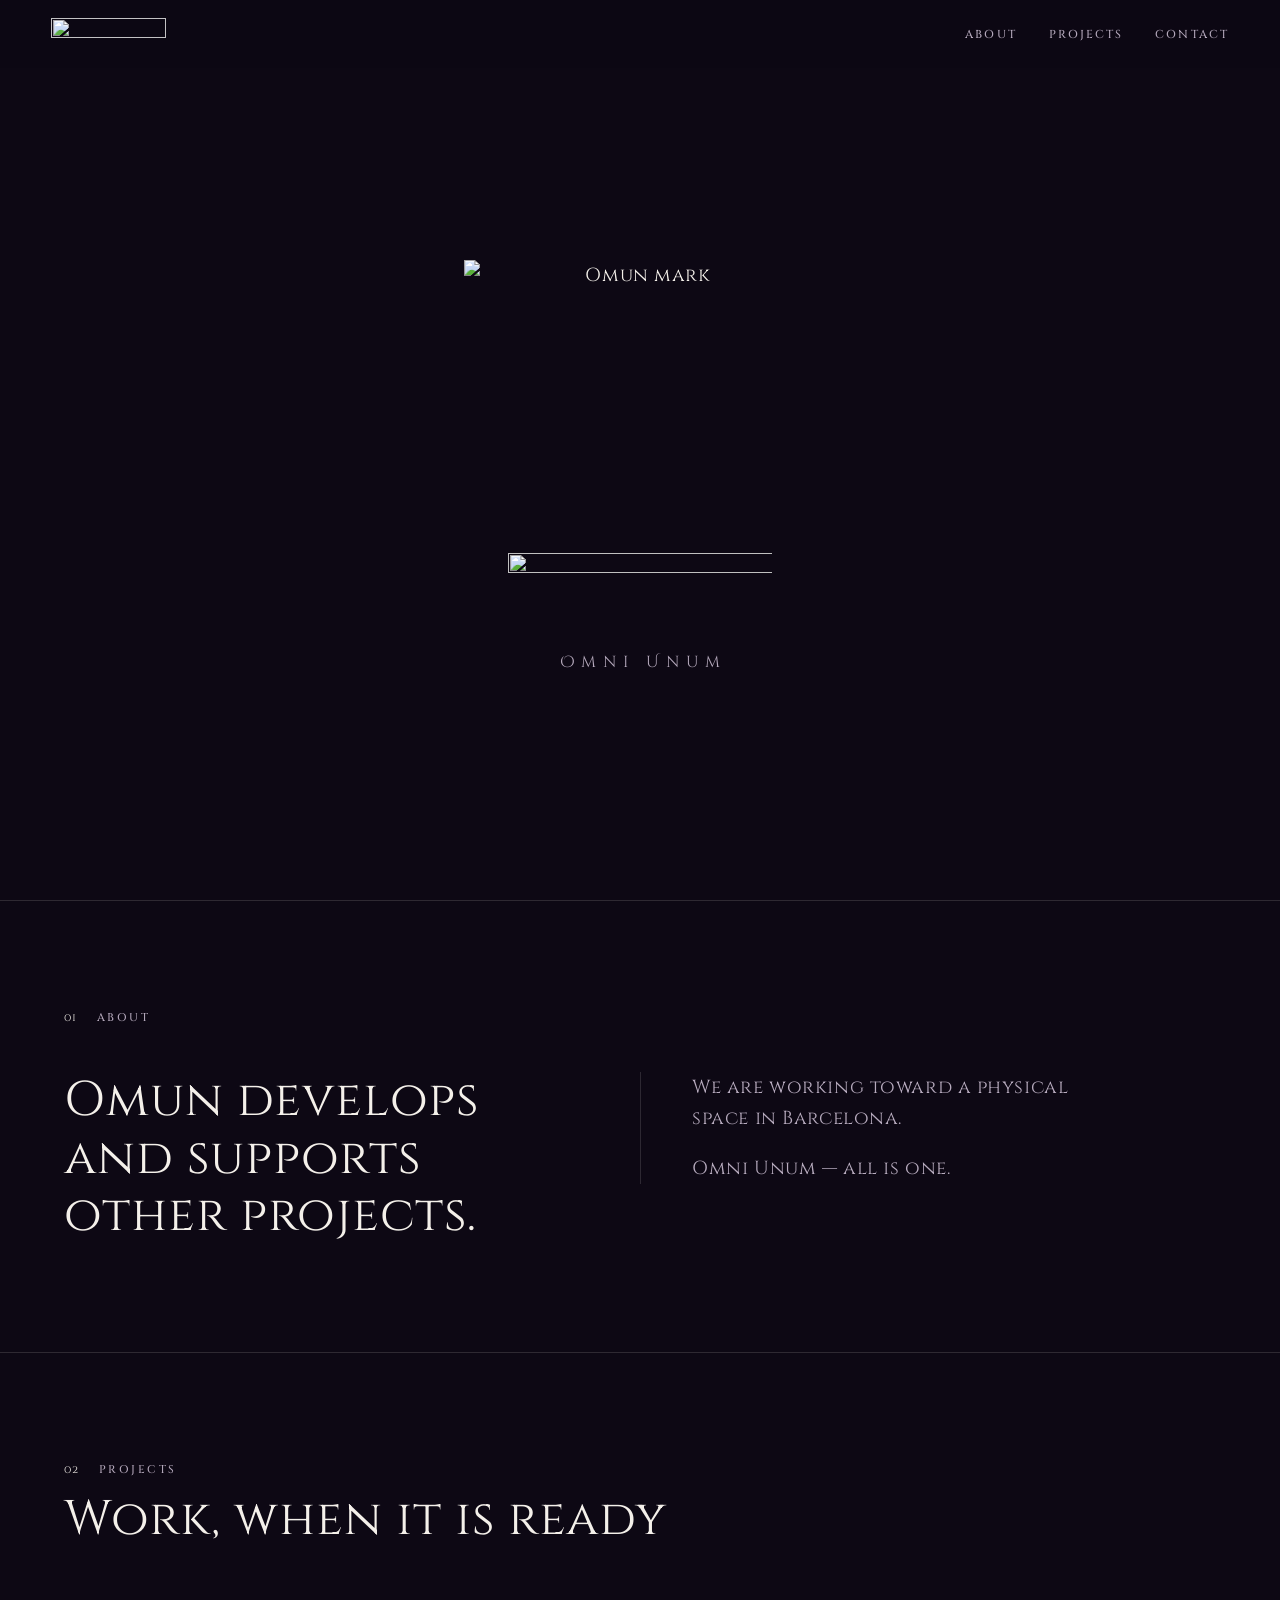
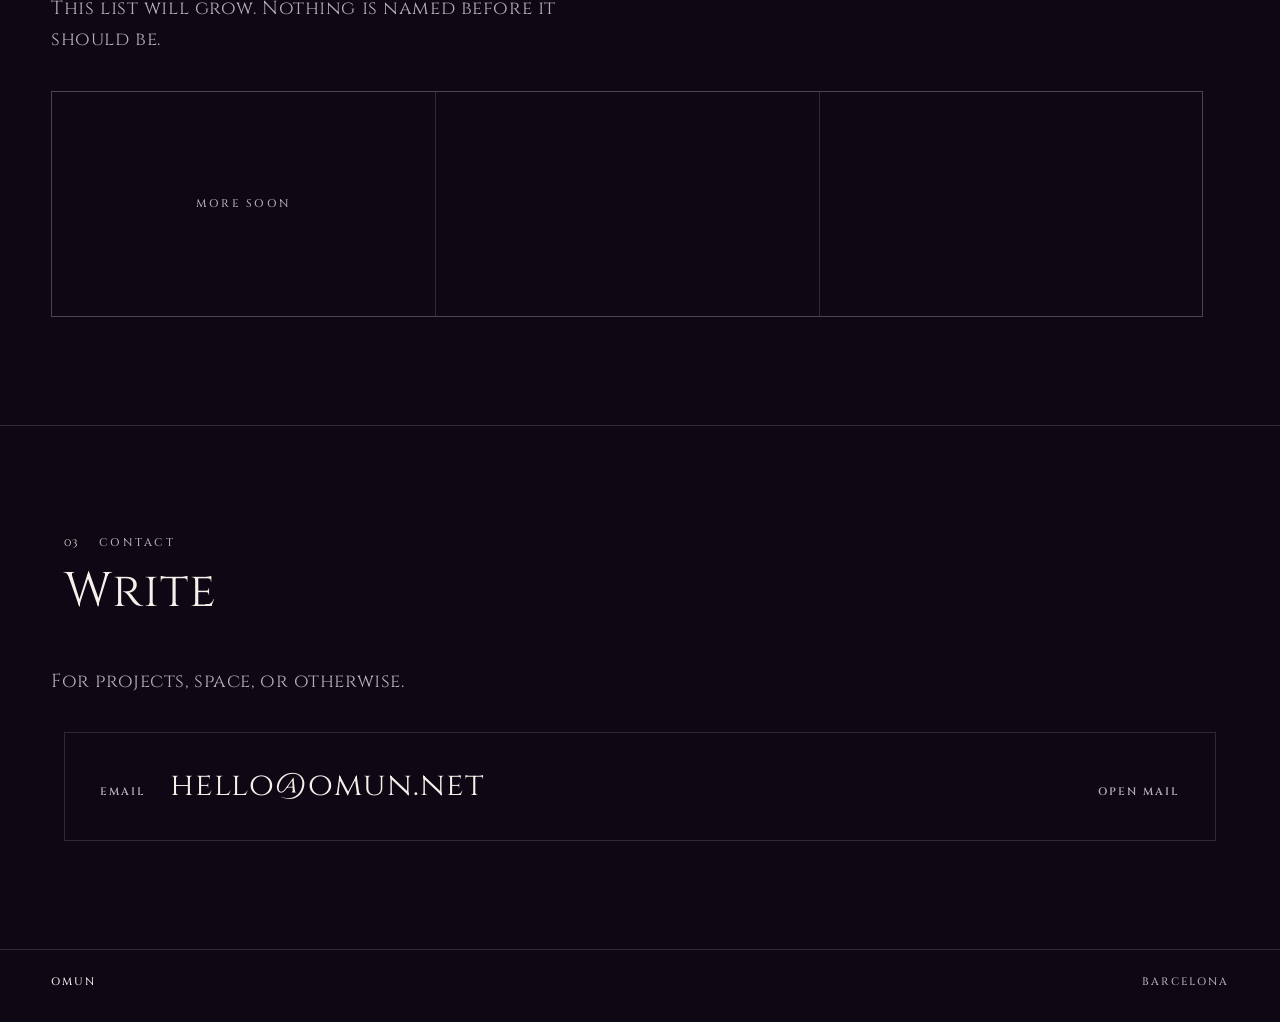
==== index.html @ e1ef6c69 "Add Omun site" ====
<!DOCTYPE html>
<html lang="en">
<head>
  <meta charset="utf-8">
  <meta name="viewport" content="width=device-width, initial-scale=1">
  <title>Omun</title>
  <meta name="description" content="Omun develops and supports other projects. Working toward a physical space in Barcelona.">
  <meta name="theme-color" content="#0d0814">
  <meta name="color-scheme" content="dark">
  <link rel="canonical" href="https://omun.net/">

  <meta property="og:type" content="website">
  <meta property="og:site_name" content="Omun">
  <meta property="og:title" content="Omun">
  <meta property="og:description" content="Omun develops and supports other projects. Working toward a physical space in Barcelona.">
  <meta property="og:url" content="https://omun.net/">
  <meta property="og:image" content="https://omun.net/assets/og.png">
  <meta property="og:image:width" content="1200">
  <meta property="og:image:height" content="630">
  <meta property="og:image:alt" content="Omun mark and wordmark">
  <meta name="twitter:card" content="summary_large_image">
  <meta name="twitter:title" content="Omun">
  <meta name="twitter:description" content="Omun develops and supports other projects. Working toward a physical space in Barcelona.">
  <meta name="twitter:image" content="https://omun.net/assets/og.png">

  <link rel="icon" href="assets/favicon.ico" sizes="any">
  <link rel="icon" type="image/png" sizes="32x32" href="assets/favicon-32.png">
  <link rel="icon" type="image/png" sizes="192x192" href="assets/favicon-192.png">
  <link rel="apple-touch-icon" href="assets/apple-touch-icon.png">

  <link rel="preconnect" href="https://fonts.googleapis.com">
  <link rel="preconnect" href="https://fonts.gstatic.com" crossorigin>
  <link href="https://fonts.googleapis.com/css2?family=Cinzel+Decorative:wght@400;700&family=Cinzel:wght@400;500;600;700&display=swap" rel="stylesheet">
  <link rel="stylesheet" href="styles.css">
</head>
<body>
  <a class="skip" href="#main">Skip to content</a>

  <header class="site-header">
    <a class="brand" href="#top" aria-label="Omun, back to top">
      <img src="assets/wordmark.png" alt="" width="1000" height="274">
    </a>
    <nav class="nav" aria-label="Primary">
      <a href="#about">About</a>
      <a href="#projects">Projects</a>
      <a href="#contact">Contact</a>
    </nav>
  </header>

  <main id="main">
    <section class="hero" id="top" aria-labelledby="site-title">
      <div class="hero-mark">
        <img src="assets/mark.png" alt="Omun mark" width="1024" height="770" fetchpriority="high">
      </div>
      <div class="hero-word">
        <img src="assets/wordmark.png" alt="" width="1000" height="274">
      </div>
      <h1 id="site-title" class="visually-hidden">Omun</h1>
      <p class="hero-origin">Omni Unum</p>
    </section>

    <section class="section about" id="about" aria-labelledby="about-title">
      <div class="section-head">
        <p class="kicker"><span>01</span> About</p>
      </div>
      <div class="about-grid">
        <h2 id="about-title" class="about-lead">Omun develops and supports other projects.</h2>
        <div class="about-copy">
          <p>We are working toward a physical space in Barcelona.</p>
          <p>Omni Unum — all is one.</p>
        </div>
      </div>
    </section>

    <section class="section projects" id="projects" aria-labelledby="projects-title">
      <div class="section-head">
        <p class="kicker"><span>02</span> Projects</p>
        <h2 id="projects-title">Work, when it is ready</h2>
      </div>
      <p class="section-intro">This list will grow. Nothing is named before it should be.</p>
      <ul class="project-grid">
        <li class="project-cell">
          <p class="project-soon">More soon</p>
        </li>
        <li class="project-cell project-cell--empty" aria-hidden="true"></li>
        <li class="project-cell project-cell--empty" aria-hidden="true"></li>
      </ul>
    </section>

    <section class="section contact" id="contact" aria-labelledby="contact-title">
      <div class="section-head">
        <p class="kicker"><span>03</span> Contact</p>
        <h2 id="contact-title">Write</h2>
      </div>
      <p class="section-intro">For projects, space, or otherwise.</p>
      <a class="letter" href="mailto:hello@omun.net">
        <span class="letter-label">Email</span>
        <span class="letter-addr">hello@omun.net</span>
        <span class="letter-action">Open mail</span>
      </a>
    </section>
  </main>

  <footer class="site-footer">
    <p class="footer-brand">Omun</p>
    <p>Barcelona</p>
  </footer>

</body>
</html>
---- styles.css ----
/* Omun — v1
   Identity field: near-black purple #0d0814
   Type: Cinzel (structure, body, UI) + Cinzel Decorative (rare display)
*/

:root {
  --bg: #0d0814;
  --bg-lift: #160e22;
  --ink: #f4f0ea;
  --muted: #b7abbe;
  --line: rgba(244, 240, 234, 0.14);
  --line-strong: rgba(244, 240, 234, 0.28);
  --focus: #e8dff4;

  --serif: "Cinzel", Palatino, "Palatino Linotype", "Times New Roman", serif;
  --display: "Cinzel Decorative", "Cinzel", Palatino, serif;

  --pad: clamp(1.25rem, 4vw, 3.5rem);
  --measure: 72rem;
  --header-h: 4.25rem;

  --ease: cubic-bezier(0.22, 1, 0.36, 1);
}

*,
*::before,
*::after {
  box-sizing: border-box;
}

html {
  scroll-behavior: smooth;
  scroll-padding-top: var(--header-h);
  background: var(--bg);
}

body {
  margin: 0;
  min-height: 100%;
  background: var(--bg);
  color: var(--ink);
  font-family: var(--serif);
  font-size: clamp(1.05rem, 0.95rem + 0.32vw, 1.18rem);
  font-weight: 400;
  line-height: 1.65;
  letter-spacing: 0.03em;
  text-rendering: optimizeLegibility;
  -webkit-font-smoothing: antialiased;
}

img {
  display: block;
  max-width: 100%;
  height: auto;
}

a {
  color: inherit;
  text-decoration-thickness: 1px;
  text-underline-offset: 0.28em;
}

a:hover {
  color: var(--ink);
}

:focus-visible {
  outline: 2px solid var(--focus);
  outline-offset: 4px;
}

.visually-hidden {
  position: absolute;
  width: 1px;
  height: 1px;
  padding: 0;
  margin: -1px;
  overflow: hidden;
  clip: rect(0, 0, 0, 0);
  white-space: nowrap;
  border: 0;
}

.skip {
  position: absolute;
  left: var(--pad);
  top: 0.75rem;
  z-index: 30;
  padding: 0.4rem 0.7rem;
  background: var(--ink);
  color: var(--bg);
  font-family: var(--serif);
  font-size: 0.8rem;
  transform: translateY(-150%);
}

.skip:focus {
  transform: none;
}

/* White marks on a dark field: screen blend hides any leftover black in the PNG. */
.brand img,
.hero-mark img,
.hero-word img {
  mix-blend-mode: screen;
}

/* Header
   ------------------------------------------------------------------ */
.site-header {
  position: sticky;
  top: 0;
  z-index: 20;
  display: flex;
  align-items: center;
  justify-content: space-between;
  gap: 1.5rem;
  min-height: var(--header-h);
  padding: 0.85rem var(--pad);
  background: color-mix(in srgb, var(--bg) 86%, transparent);
  backdrop-filter: blur(12px);
  -webkit-backdrop-filter: blur(12px);
}

.brand {
  display: block;
  width: clamp(5.6rem, 18vw, 7.2rem);
  line-height: 0;
}

.brand img {
  width: 100%;
}

.nav {
  display: flex;
  gap: clamp(1rem, 3vw, 2rem);
  font-family: var(--serif);
  font-size: 0.72rem;
  font-weight: 500;
  letter-spacing: 0.18em;
  text-transform: uppercase;
}

.nav a {
  text-decoration: none;
  color: var(--muted);
}

.nav a:hover,
.nav a:focus-visible {
  color: var(--ink);
}

/* Hero
   ------------------------------------------------------------------ */
.hero {
  display: flex;
  flex-direction: column;
  align-items: center;
  justify-content: center;
  min-height: calc(100svh - var(--header-h));
  padding: clamp(2.5rem, 8vh, 5rem) var(--pad) clamp(4rem, 12vh, 7rem);
  text-align: center;
}

.hero-mark {
  width: min(58vw, 22rem);
  margin-inline: auto;
  animation: rise 1.15s var(--ease) 0.12s both;
}

.hero-word {
  width: min(52vw, 16.5rem);
  margin: 1.75rem auto 0;
  animation: rise 1.1s var(--ease) 0.38s both;
}

.hero-origin {
  margin: 1.75rem 0 0;
  padding-left: 0.42em;
  font-family: var(--display);
  font-size: clamp(0.88rem, 0.78rem + 0.3vw, 1.05rem);
  font-weight: 400;
  font-style: normal;
  line-height: 1.2;
  letter-spacing: 0.42em;
  text-transform: none;
  color: var(--muted);
  animation: rise 1.1s var(--ease) 0.62s both;
}

@keyframes rise {
  from {
    opacity: 0;
    transform: translateY(12px);
  }
  to {
    opacity: 1;
    transform: none;
  }
}

/* Sections
   ------------------------------------------------------------------ */
.section {
  padding: clamp(4.5rem, 12vh, 8.5rem) var(--pad);
  border-top: 1px solid var(--line);
  scroll-margin-top: var(--header-h);
}

.section > * {
  max-width: var(--measure);
  margin-inline: auto;
}

.section-head {
  display: grid;
  gap: 0.7rem;
  margin-bottom: clamp(1.8rem, 4vw, 2.8rem);
}

.kicker {
  margin: 0;
  font-family: var(--serif);
  font-size: 0.7rem;
  font-weight: 500;
  letter-spacing: 0.22em;
  text-transform: uppercase;
  color: var(--muted);
}

.kicker span {
  margin-right: 0.85rem;
  font-family: var(--display);
  font-weight: 400;
  letter-spacing: 0.12em;
  color: var(--ink);
}

.section h2 {
  margin: 0;
  font-family: var(--serif);
  font-size: clamp(1.85rem, 1.2rem + 2.3vw, 3.1rem);
  font-weight: 400;
  line-height: 1.18;
  letter-spacing: 0.02em;
}

.section-intro {
  margin: 0 0 2.2rem;
  max-width: 34rem;
  color: var(--muted);
}

/* About
   ------------------------------------------------------------------ */
.about-grid {
  display: grid;
  gap: clamp(1.75rem, 4vw, 4.5rem);
}

@media (min-width: 800px) {
  .about-grid {
    grid-template-columns: 1fr 1fr;
    align-items: start;
    column-gap: 0;
  }

  .about-lead {
    padding-right: clamp(1.5rem, 4vw, 3.5rem);
  }

  .about-copy {
    padding-left: clamp(1.5rem, 4vw, 3.5rem);
    border-left: 1px solid var(--line);
  }
}

.about-lead {
  margin: 0;
  font-size: clamp(1.55rem, 1.15rem + 1.5vw, 2.2rem);
  font-weight: 400;
  line-height: 1.28;
  letter-spacing: 0.02em;
}

.about-copy {
  display: grid;
  gap: 1.15rem;
  color: var(--muted);
}

.about-copy p {
  margin: 0;
  max-width: 36ch;
}

/* Projects
   ------------------------------------------------------------------ */
.project-grid {
  list-style: none;
  margin: 0;
  padding: 0;
  display: grid;
  gap: 1px;
  background: var(--line);
  border: 1px solid var(--line);
}

@media (min-width: 720px) {
  .project-grid {
    grid-template-columns: repeat(3, 1fr);
  }
}

.project-cell {
  min-height: clamp(9rem, 22vw, 14rem);
  background: var(--bg);
  display: grid;
  place-items: center;
  padding: 1.5rem;
}

.project-cell--empty {
  display: none;
}

@media (min-width: 720px) {
  .project-cell--empty {
    display: grid;
  }
}

.project-soon {
  margin: 0;
  font-family: var(--serif);
  font-size: 0.7rem;
  font-weight: 500;
  letter-spacing: 0.2em;
  text-transform: uppercase;
  color: var(--muted);
}

/* Contact
   ------------------------------------------------------------------ */
.letter {
  display: grid;
  grid-template-columns: 1fr;
  gap: 0.4rem 1.5rem;
  padding: clamp(1.5rem, 3.2vw, 2.15rem) clamp(1.3rem, 3vw, 2.2rem);
  border: 1px solid var(--line);
  text-decoration: none;
  transition: border-color 0.25s var(--ease), background 0.25s var(--ease);
}

.letter:hover,
.letter:focus-visible {
  border-color: var(--line-strong);
  background: var(--bg-lift);
}

.letter-label,
.letter-action {
  font-family: var(--serif);
  font-size: 0.68rem;
  font-weight: 600;
  letter-spacing: 0.18em;
  text-transform: uppercase;
  color: var(--muted);
}

.letter-addr {
  font-size: clamp(1.35rem, 1rem + 1.5vw, 2rem);
  font-weight: 400;
  line-height: 1.2;
  letter-spacing: 0.04em;
}

@media (min-width: 700px) {
  .letter {
    grid-template-columns: auto 1fr auto;
    align-items: baseline;
  }

  .letter-addr {
    justify-self: start;
  }

  .letter-action {
    justify-self: end;
  }
}

/* Footer
   ------------------------------------------------------------------ */
.site-footer {
  display: flex;
  justify-content: space-between;
  align-items: baseline;
  gap: 1rem;
  padding: 1.4rem var(--pad) 2rem;
  border-top: 1px solid var(--line);
  font-family: var(--serif);
  font-size: 0.68rem;
  font-weight: 500;
  letter-spacing: 0.18em;
  text-transform: uppercase;
  color: var(--muted);
}

.site-footer p {
  margin: 0;
}

.footer-brand {
  color: var(--ink);
}

@media (prefers-reduced-motion: reduce) {
  html {
    scroll-behavior: auto;
  }

  .hero-mark,
  .hero-word,
  .hero-origin {
    animation: none;
  }
}

@media (max-width: 520px) {
  .nav {
    letter-spacing: 0.12em;
    font-size: 0.64rem;
  }
}
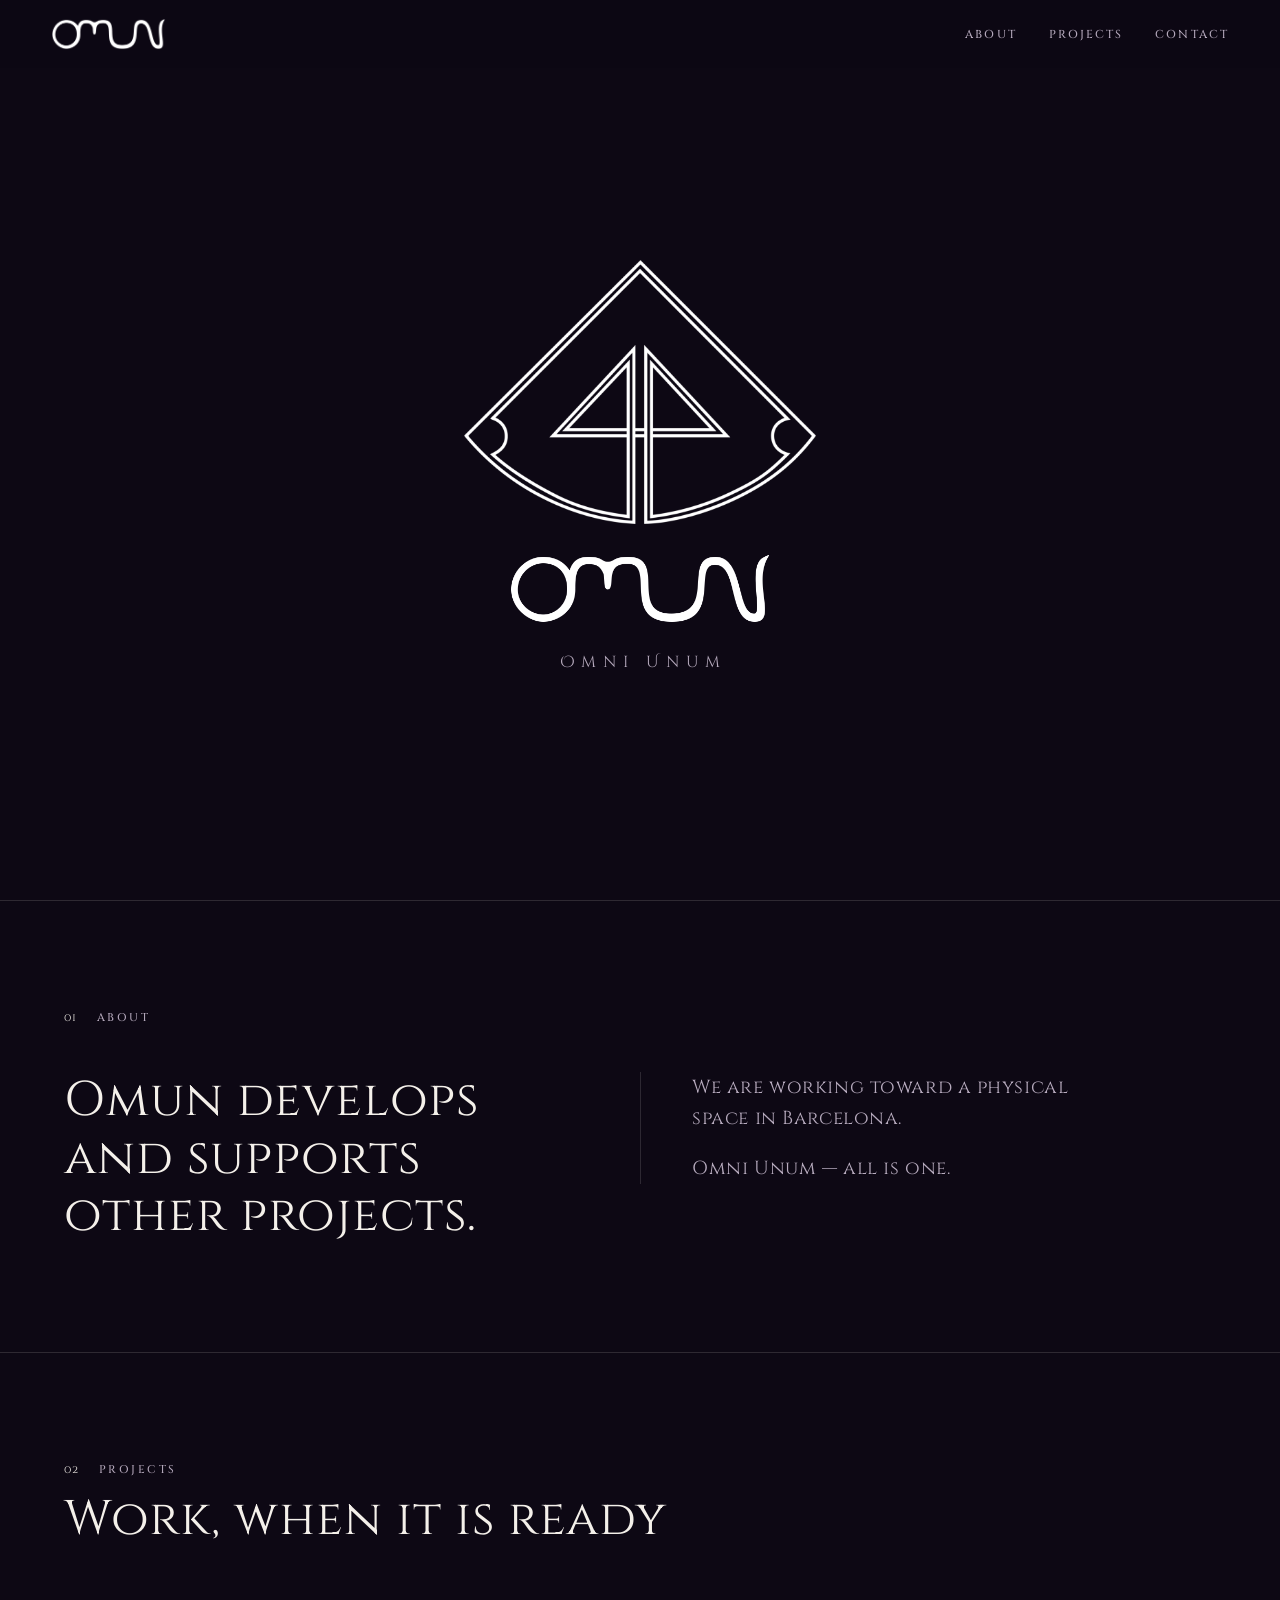
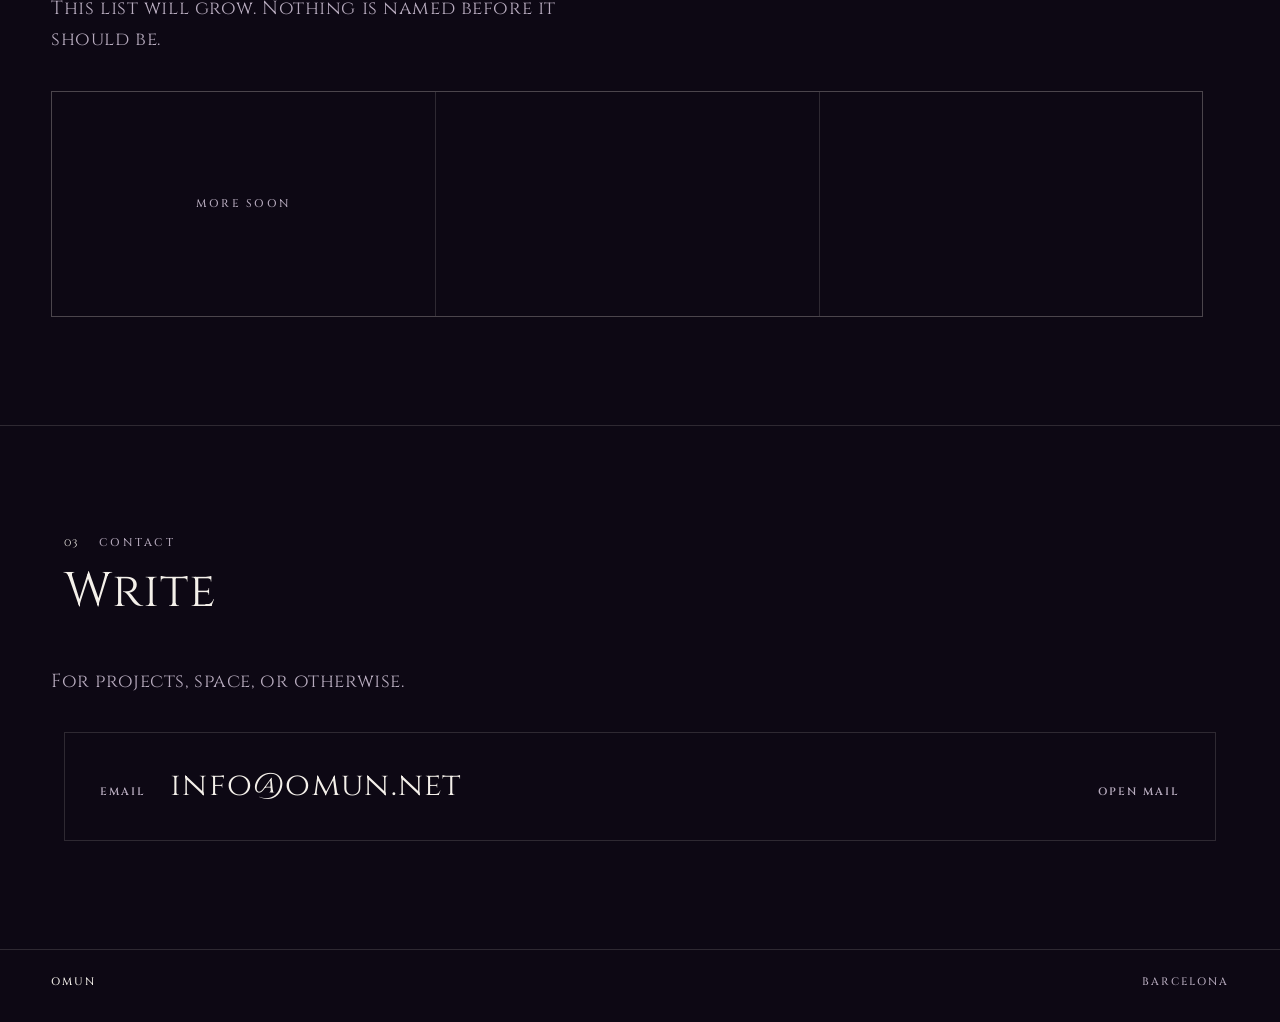
==== commit 7289750f: "Use info@omun.net" ====
--- a/index.html
+++ b/index.html
@@ -93,9 +93,9 @@
         <h2 id="contact-title">Write</h2>
       </div>
       <p class="section-intro">For projects, space, or otherwise.</p>
-      <a class="letter" href="mailto:hello@omun.net">
+      <a class="letter" href="mailto:info@omun.net">
         <span class="letter-label">Email</span>
-        <span class="letter-addr">hello@omun.net</span>
+        <span class="letter-addr">info@omun.net</span>
         <span class="letter-action">Open mail</span>
       </a>
     </section>
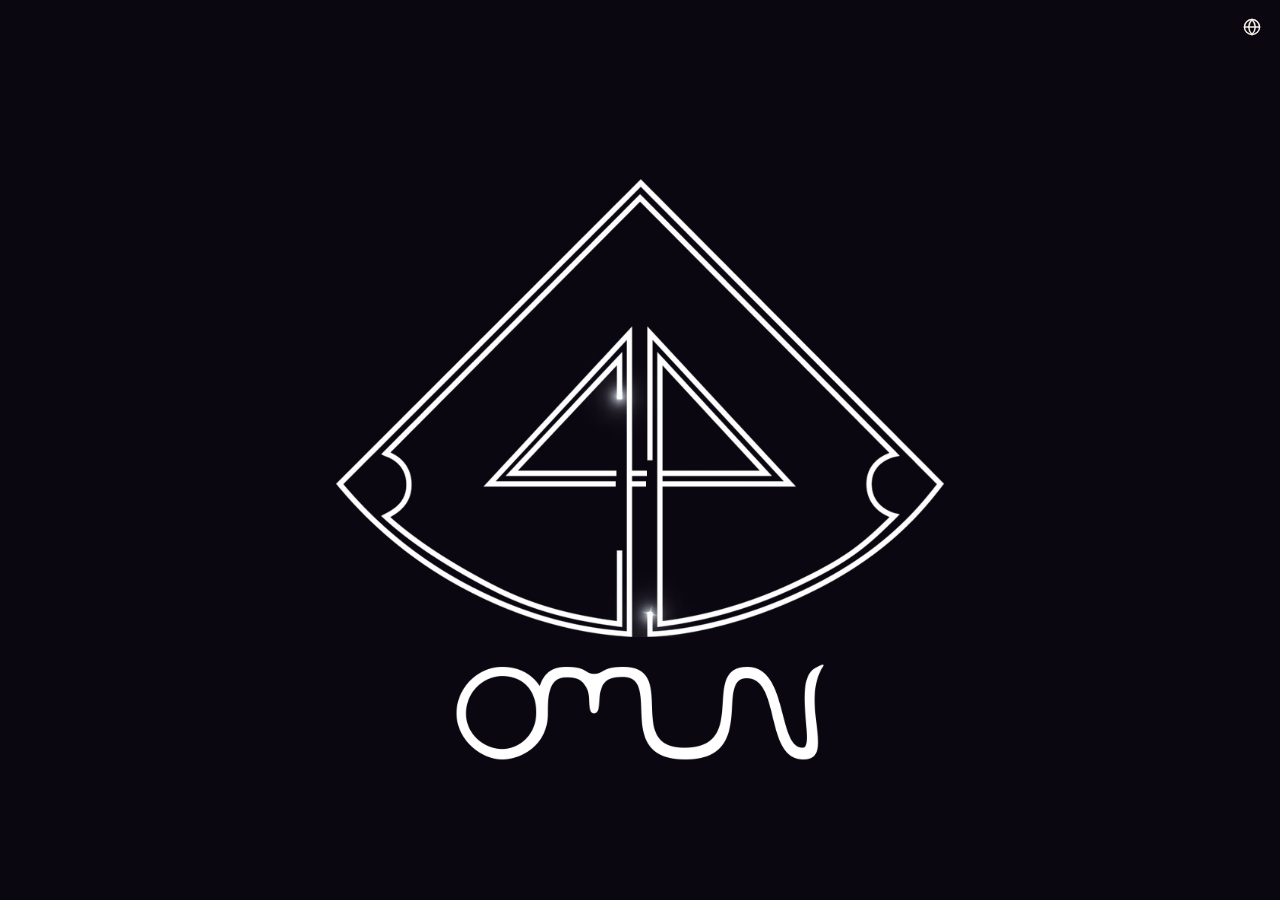
==== commit cd53649a: "Rebuild the homepage around the animated mark. Centre the spark logo and wordmark on #0B0710, with a" ====
--- a/index.html
+++ b/index.html
@@ -2,109 +2,90 @@
 <html lang="en">
 <head>
   <meta charset="utf-8">
-  <meta name="viewport" content="width=device-width, initial-scale=1">
+  <meta name="viewport" content="width=device-width, initial-scale=1, viewport-fit=cover">
   <title>Omun</title>
-  <meta name="description" content="Omun develops and supports other projects. Working toward a physical space in Barcelona.">
-  <meta name="theme-color" content="#0d0814">
+  <meta name="description" content="Omun">
+  <meta name="theme-color" content="#0B0710">
   <meta name="color-scheme" content="dark">
   <link rel="canonical" href="https://omun.net/">
+  <link rel="alternate" hreflang="en" href="https://omun.net/">
+  <link rel="alternate" hreflang="fr" href="https://omun.net/fr/">
+  <link rel="alternate" hreflang="es" href="https://omun.net/es/">
+  <link rel="alternate" hreflang="ca" href="https://omun.net/ca/">
+  <link rel="alternate" hreflang="x-default" href="https://omun.net/">
 
   <meta property="og:type" content="website">
   <meta property="og:site_name" content="Omun">
   <meta property="og:title" content="Omun">
-  <meta property="og:description" content="Omun develops and supports other projects. Working toward a physical space in Barcelona.">
+  <meta property="og:description" content="Omun">
   <meta property="og:url" content="https://omun.net/">
+  <meta property="og:locale" content="en_GB">
+  <meta property="og:locale:alternate" content="fr_FR">
+  <meta property="og:locale:alternate" content="es_ES">
+  <meta property="og:locale:alternate" content="ca_ES">
   <meta property="og:image" content="https://omun.net/assets/og.png">
   <meta property="og:image:width" content="1200">
   <meta property="og:image:height" content="630">
-  <meta property="og:image:alt" content="Omun mark and wordmark">
+  <meta property="og:image:alt" content="Omun">
   <meta name="twitter:card" content="summary_large_image">
   <meta name="twitter:title" content="Omun">
-  <meta name="twitter:description" content="Omun develops and supports other projects. Working toward a physical space in Barcelona.">
+  <meta name="twitter:description" content="Omun">
   <meta name="twitter:image" content="https://omun.net/assets/og.png">
 
-  <link rel="icon" href="assets/favicon.ico" sizes="any">
-  <link rel="icon" type="image/png" sizes="32x32" href="assets/favicon-32.png">
-  <link rel="icon" type="image/png" sizes="192x192" href="assets/favicon-192.png">
-  <link rel="apple-touch-icon" href="assets/apple-touch-icon.png">
-
-  <link rel="preconnect" href="https://fonts.googleapis.com">
-  <link rel="preconnect" href="https://fonts.gstatic.com" crossorigin>
-  <link href="https://fonts.googleapis.com/css2?family=Cinzel+Decorative:wght@400;700&family=Cinzel:wght@400;500;600;700&display=swap" rel="stylesheet">
-  <link rel="stylesheet" href="styles.css">
+  <link rel="icon" href="/favicon.ico" sizes="any">
+  <link rel="icon" type="image/png" sizes="32x32" href="/assets/favicon-32.png">
+  <link rel="icon" type="image/png" sizes="192x192" href="/assets/favicon-192.png">
+  <link rel="icon" type="image/png" sizes="512x512" href="/assets/icon-512.png">
+  <link rel="apple-touch-icon" href="/assets/apple-touch-icon.png">
+  <link rel="stylesheet" href="/css/styles.css">
+  <style>html,body{background:#0B0710;color:#F3EEE6}</style>
+  <script>
+    try {
+      var saved = localStorage.getItem("omun-lang");
+      var path = location.pathname;
+      if ((path === "/" || path === "/index.html") && (saved === "fr" || saved === "es" || saved === "ca")) {
+        location.replace("/" + saved + "/");
+      }
+    } catch (e) {}
+  </script>
 </head>
 <body>
-  <a class="skip" href="#main">Skip to content</a>
-
   <header class="site-header">
-    <a class="brand" href="#top" aria-label="Omun, back to top">
-      <img src="assets/wordmark.png" alt="" width="1000" height="274">
-    </a>
-    <nav class="nav" aria-label="Primary">
-      <a href="#about">About</a>
-      <a href="#projects">Projects</a>
-      <a href="#contact">Contact</a>
+    <a class="skip" href="#content" data-i18n="skip">Skip to content</a>
+    <nav class="social" aria-label="Social" data-i18n-aria="social.label">
+      <ul id="social-list"></ul>
     </nav>
+    <nav class="icon-nav" aria-label="Menu" data-i18n-aria="menu.label">
+      <ul id="menu-list"></ul>
+    </nav>
+    <div class="lang">
+      <button type="button" class="lang-btn" id="lang-btn" aria-haspopup="listbox" aria-expanded="false" aria-controls="lang-menu" aria-label="Choose language" data-i18n-aria="lang.label">
+        <svg viewBox="0 0 24 24" width="22" height="22" aria-hidden="true" focusable="false">
+          <circle cx="12" cy="12" r="8.25" fill="none" stroke="currentColor" stroke-width="1.6"></circle>
+          <path d="M3.75 12h16.5" fill="none" stroke="currentColor" stroke-width="1.6" stroke-linecap="round"></path>
+          <path d="M12 3.75c2.35 2.55 3.55 5.35 3.55 8.25s-1.2 5.7-3.55 8.25c-2.35-2.55-3.55-5.35-3.55-8.25s1.2-5.7 3.55-8.25z" fill="none" stroke="currentColor" stroke-width="1.6"></path>
+        </svg>
+      </button>
+      <ul class="lang-menu" id="lang-menu" role="listbox" aria-labelledby="lang-btn" hidden>
+        <li role="none"><a role="option" lang="en" hreflang="en" href="/" data-lang="en" aria-selected="true">English</a></li>
+        <li role="none"><a role="option" lang="fr" hreflang="fr" href="/fr/" data-lang="fr" aria-selected="false">Français</a></li>
+        <li role="none"><a role="option" lang="es" hreflang="es" href="/es/" data-lang="es" aria-selected="false">Español</a></li>
+        <li role="none"><a role="option" lang="ca" hreflang="ca" href="/ca/" data-lang="ca" aria-selected="false">Català</a></li>
+      </ul>
+    </div>
   </header>
 
-  <main id="main">
-    <section class="hero" id="top" aria-labelledby="site-title">
-      <div class="hero-mark">
-        <img src="assets/mark.png" alt="Omun mark" width="1024" height="770" fetchpriority="high">
-      </div>
-      <div class="hero-word">
-        <img src="assets/wordmark.png" alt="" width="1000" height="274">
-      </div>
-      <h1 id="site-title" class="visually-hidden">Omun</h1>
-      <p class="hero-origin">Omni Unum</p>
-    </section>
-
-    <section class="section about" id="about" aria-labelledby="about-title">
-      <div class="section-head">
-        <p class="kicker"><span>01</span> About</p>
-      </div>
-      <div class="about-grid">
-        <h2 id="about-title" class="about-lead">Omun develops and supports other projects.</h2>
-        <div class="about-copy">
-          <p>We are working toward a physical space in Barcelona.</p>
-          <p>Omni Unum — all is one.</p>
-        </div>
-      </div>
-    </section>
-
-    <section class="section projects" id="projects" aria-labelledby="projects-title">
-      <div class="section-head">
-        <p class="kicker"><span>02</span> Projects</p>
-        <h2 id="projects-title">Work, when it is ready</h2>
-      </div>
-      <p class="section-intro">This list will grow. Nothing is named before it should be.</p>
-      <ul class="project-grid">
-        <li class="project-cell">
-          <p class="project-soon">More soon</p>
-        </li>
-        <li class="project-cell project-cell--empty" aria-hidden="true"></li>
-        <li class="project-cell project-cell--empty" aria-hidden="true"></li>
-      </ul>
-    </section>
-
-    <section class="section contact" id="contact" aria-labelledby="contact-title">
-      <div class="section-head">
-        <p class="kicker"><span>03</span> Contact</p>
-        <h2 id="contact-title">Write</h2>
-      </div>
-      <p class="section-intro">For projects, space, or otherwise.</p>
-      <a class="letter" href="mailto:info@omun.net">
-        <span class="letter-label">Email</span>
-        <span class="letter-addr">info@omun.net</span>
-        <span class="letter-action">Open mail</span>
-      </a>
-    </section>
+  <main id="content" class="hero">
+    <h1 class="lockup">
+      <span class="mark" id="mark">
+        <img class="logo-still" src="/assets/omun-spark-still.webp" alt="" width="800" height="602" decoding="async" fetchpriority="high">
+        <video class="logo-motion" autoplay muted loop playsinline webkit-playsinline preload="none" width="800" height="602" tabindex="-1" aria-hidden="true" disablepictureinpicture></video>
+      </span>
+      <img class="wordmark" src="/assets/wordmark.png" alt="Omun" width="1000" height="274" data-i18n-alt="logo.alt" decoding="async">
+    </h1>
   </main>
 
-  <footer class="site-footer">
-    <p class="footer-brand">Omun</p>
-    <p>Barcelona</p>
-  </footer>
-
+  <script src="/js/config.js"></script>
+  <script src="/js/site.js"></script>
 </body>
 </html>
--- a/css/styles.css
+++ b/css/styles.css
@@ -0,0 +1,333 @@
+/* Omun — homepage
+   Page colour #0B0710. Header follows the Spectrum Patronum pattern:
+   fixed bar, social slot at the left, icon menu in the centre, language globe at the right.
+   Type is self-hosted Cinzel (OFL). No external fonts or requests. */
+
+@font-face {
+  font-family: "Cinzel";
+  font-style: normal;
+  font-weight: 500;
+  font-display: swap;
+  src: url("../assets/fonts/cinzel-500-latin-ext.woff2") format("woff2");
+  unicode-range: U+0100-02BA, U+02BD-02C5, U+02C7-02CC, U+02CE-02D7, U+02DD-02FF, U+0304, U+0308, U+0329, U+1D00-1DBF, U+1E00-1E9F, U+1EF2-1EFF, U+2020, U+20A0-20AB, U+20AD-20C4, U+2113, U+2C60-2C7F, U+A720-A7FF;
+}
+
+@font-face {
+  font-family: "Cinzel";
+  font-style: normal;
+  font-weight: 500;
+  font-display: swap;
+  src: url("../assets/fonts/cinzel-500-latin.woff2") format("woff2");
+  unicode-range: U+0000-00FF, U+0131, U+0152-0153, U+02BB-02BC, U+02C6, U+02DA, U+02DC, U+0304, U+0308, U+0329, U+2000-206F, U+20AC, U+2122, U+2191, U+2193, U+2212, U+2215, U+FEFF, U+FFFD;
+}
+
+:root {
+  --bg: #0B0710;
+  --text: #F3EEE6;
+  --muted: #D7D0C6;
+  --line: rgba(243, 238, 230, 0.16);
+  --hover: rgba(243, 238, 230, 0.08);
+  --font: "Cinzel", "Palatino Linotype", Palatino, "Times New Roman", serif;
+  --header-h: 3.4rem;
+  --accent: #F5C536;
+}
+
+*,
+*::before,
+*::after {
+  box-sizing: border-box;
+}
+
+html {
+  background: var(--bg);
+  color: var(--text);
+  color-scheme: dark;
+  scroll-behavior: smooth;
+}
+
+body {
+  margin: 0;
+  min-height: 100%;
+  background: var(--bg);
+  color: var(--text);
+  font-family: var(--font);
+  font-size: 1.05rem;
+  font-weight: 500;
+  line-height: 1.6;
+}
+
+:focus-visible {
+  outline: 2px solid var(--accent);
+  outline-offset: 3px;
+}
+
+::selection {
+  background: #774C99;
+  color: var(--text);
+}
+
+img,
+video {
+  max-width: 100%;
+}
+
+.skip {
+  position: fixed;
+  left: 1rem;
+  top: 0.6rem;
+  z-index: 40;
+  padding: 0.55rem 0.85rem;
+  background: var(--text);
+  color: var(--bg);
+  text-decoration: none;
+  transform: translateY(-150%);
+}
+
+.skip:focus {
+  transform: none;
+}
+
+/* Header — same slots and metrics as Spectrum Patronum */
+.site-header {
+  position: fixed;
+  top: 0;
+  left: 0;
+  right: 0;
+  z-index: 30;
+  display: grid;
+  grid-template-columns: 1fr auto 1fr;
+  align-items: center;
+  min-height: var(--header-h);
+  padding: 0.2rem max(0.4rem, env(safe-area-inset-right)) 0.2rem max(0.4rem, env(safe-area-inset-left));
+  padding-top: max(0.2rem, env(safe-area-inset-top));
+  background: var(--bg);
+  pointer-events: none;
+}
+
+.site-header .social,
+.site-header .icon-nav,
+.site-header .lang {
+  pointer-events: auto;
+}
+
+.site-header .social {
+  justify-self: start;
+}
+
+.site-header .icon-nav {
+  justify-self: center;
+}
+
+.site-header .lang {
+  justify-self: end;
+}
+
+.social ul,
+.icon-nav ul {
+  display: flex;
+  align-items: center;
+  margin: 0;
+  padding: 0;
+  list-style: none;
+}
+
+.social ul {
+  gap: 0.15rem;
+}
+
+.icon-nav ul {
+  gap: 0.05rem;
+}
+
+.social a,
+.icon-nav > ul > li > a,
+.icon-nav > ul > li > button {
+  display: inline-flex;
+  align-items: center;
+  justify-content: center;
+  margin: 0;
+  padding: 0;
+  border: 0;
+  background: transparent;
+  color: rgba(243, 238, 230, 0.45);
+  font: inherit;
+  line-height: 0;
+  text-decoration: none;
+  cursor: pointer;
+}
+
+.social a {
+  width: 2.75rem;
+  height: 2.75rem;
+}
+
+.icon-nav > ul > li > a,
+.icon-nav > ul > li > button {
+  width: 2.35rem;
+  height: 2.35rem;
+}
+
+.social a:hover,
+.social a:focus-visible,
+.icon-nav > ul > li > a:hover,
+.icon-nav > ul > li > a:focus-visible,
+.icon-nav > ul > li > button:hover,
+.icon-nav > ul > li > button:focus-visible,
+.icon-nav > ul > li > button[aria-expanded="true"] {
+  color: var(--text);
+}
+
+.lang {
+  position: relative;
+}
+
+.lang-btn {
+  display: inline-flex;
+  align-items: center;
+  justify-content: center;
+  width: 2.75rem;
+  height: 2.75rem;
+  margin: 0;
+  padding: 0;
+  border: 0;
+  border-radius: 999px;
+  background: transparent;
+  color: var(--text);
+  cursor: pointer;
+}
+
+.lang-btn:hover,
+.lang-btn[aria-expanded="true"] {
+  background: var(--hover);
+}
+
+.lang-menu {
+  position: absolute;
+  top: calc(100% + 0.35rem);
+  right: 0;
+  z-index: 40;
+  min-width: 11.5rem;
+  margin: 0;
+  padding: 0.35rem;
+  list-style: none;
+  background: #16121c;
+  border: 1px solid var(--line);
+  border-radius: 12px;
+  box-shadow: 0 16px 40px rgba(0, 0, 0, 0.45);
+}
+
+.lang-menu[hidden] {
+  display: none;
+}
+
+.lang-menu a {
+  display: block;
+  width: 100%;
+  margin: 0;
+  padding: 0.7rem 0.85rem;
+  border: 0;
+  border-radius: 8px;
+  background: transparent;
+  color: var(--text);
+  font: inherit;
+  font-size: 0.98rem;
+  text-align: left;
+  text-decoration: none;
+  cursor: pointer;
+}
+
+.lang-menu a[aria-selected="true"] {
+  box-shadow: inset 2px 0 0 var(--accent);
+  background: rgba(243, 238, 230, 0.06);
+}
+
+.lang-menu a:hover {
+  background: var(--hover);
+}
+
+/* Homepage lockup */
+.hero {
+  min-height: 100vh;
+  min-height: 100dvh;
+  display: flex;
+  align-items: center;
+  justify-content: center;
+  padding:
+    calc(var(--header-h) + env(safe-area-inset-top) + 0.75rem)
+    max(1.25rem, env(safe-area-inset-right))
+    calc(1.5rem + env(safe-area-inset-bottom))
+    max(1.25rem, env(safe-area-inset-left));
+}
+
+.lockup {
+  display: flex;
+  flex-direction: column;
+  align-items: center;
+  width: min(86vw, 38rem, 74vh);
+  margin: 0;
+  font-weight: 500;
+}
+
+.mark {
+  position: relative;
+  width: 100%;
+  aspect-ratio: 800 / 602;
+  background: transparent;
+}
+
+.logo-still,
+.logo-motion {
+  position: absolute;
+  inset: 0;
+  width: 100%;
+  height: 100%;
+  object-fit: contain;
+  background: transparent;
+  background-color: transparent;
+}
+
+.logo-motion {
+  display: none;
+  pointer-events: none;
+}
+
+.mark.is-playing .logo-motion {
+  display: block;
+}
+
+.mark.is-playing .logo-still {
+  visibility: hidden;
+}
+
+.wordmark {
+  display: block;
+  width: 62%;
+  height: auto;
+  margin-top: clamp(0.85rem, 2.2vw, 1.5rem);
+}
+
+@media (max-height: 520px) {
+  .hero {
+    padding-top: calc(var(--header-h) + 0.35rem);
+    padding-bottom: 0.75rem;
+  }
+
+  .lockup {
+    width: min(70vw, 52vh);
+  }
+}
+
+@media (prefers-reduced-motion: reduce) {
+  html {
+    scroll-behavior: auto;
+  }
+
+  .logo-motion,
+  .mark.is-playing .logo-motion {
+    display: none !important;
+  }
+
+  .mark.is-playing .logo-still {
+    visibility: visible;
+  }
+}
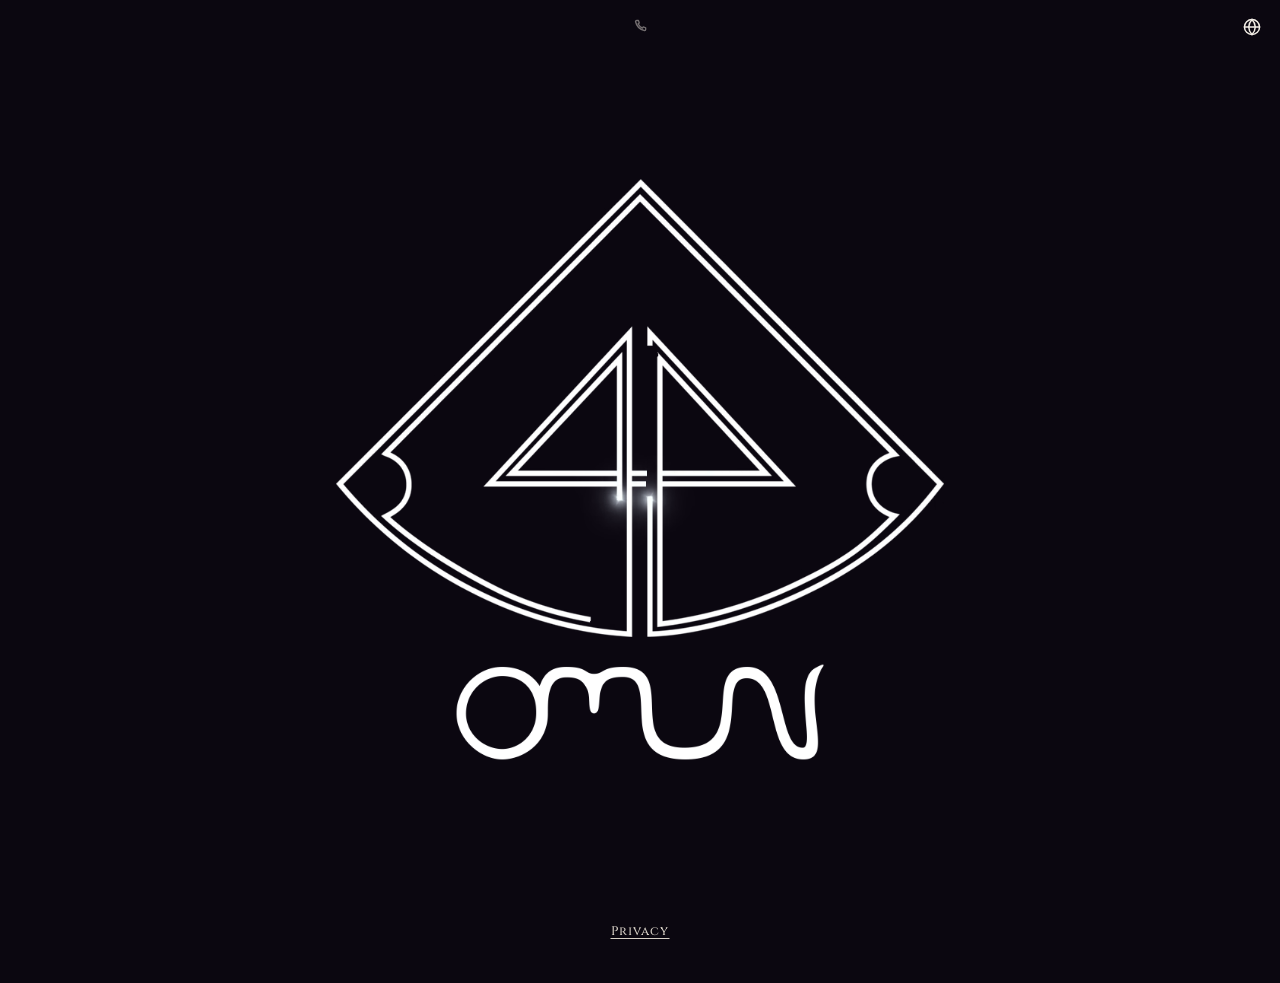
==== commit 553ef25b: "Add the contact form from Spectrum Patronum. The panel matches that form, in English, French, Spanis" ====
--- a/index.html
+++ b/index.html
@@ -56,7 +56,77 @@
       <ul id="social-list"></ul>
     </nav>
     <nav class="icon-nav" aria-label="Menu" data-i18n-aria="menu.label">
-      <ul id="menu-list"></ul>
+    <ul id="menu-list"></ul>
+      <ul>
+        <li class="contact">
+          <button type="button" class="contact-btn" id="contact-btn" aria-haspopup="dialog" aria-expanded="false" aria-controls="contact-panel" data-i18n-aria="icon.contact" data-i18n-title="icon.contact" aria-label="Contact" title="Contact">
+            <svg viewBox="0 0 24 24" width="20" height="20" aria-hidden="true" focusable="false">
+              <path d="M8 4.2h2.1l1.1 2.9-1.5 1a11.2 11.2 0 0 0 5.2 5.2l1-1.5 2.9 1.1v2.1c0 .7-.5 1.3-1.2 1.4A14.4 14.4 0 0 1 6.6 5.4c.1-.7.7-1.2 1.4-1.2z" fill="none" stroke="currentColor" stroke-width="1.6" stroke-linejoin="round"></path>
+            </svg>
+          </button>
+          <div id="contact-panel" class="contact-panel" role="dialog" aria-modal="false" aria-labelledby="contact-heading" hidden>
+            <div class="contact-head">
+              <h2 id="contact-heading" data-i18n="form.title">Contact</h2>
+              <button type="button" class="contact-close" id="contact-close" data-i18n-aria="form.close" aria-label="Close">
+                <svg viewBox="0 0 24 24" width="16" height="16" aria-hidden="true" focusable="false">
+                  <path d="M6 6l12 12M18 6 6 18" fill="none" stroke="currentColor" stroke-width="1.6" stroke-linecap="round"></path>
+                </svg>
+              </button>
+            </div>
+            <form id="contact-form" class="contact-form" action="#" method="post">
+              <div class="field-row">
+                <div class="field">
+                  <label for="contact-name"><span data-i18n="form.name">Name</span></label>
+                  <input id="contact-name" name="name" type="text" autocomplete="given-name" required maxlength="80">
+                </div>
+                <div class="field">
+                  <label for="contact-surname"><span data-i18n="form.surname">Surname</span> <span class="opt" data-i18n="form.optional">optional</span></label>
+                  <input id="contact-surname" name="surname" type="text" autocomplete="family-name" maxlength="80">
+                </div>
+              </div>
+              <div class="field">
+                <label for="contact-email"><span data-i18n="form.email">Email</span></label>
+                <input id="contact-email" name="email" type="email" autocomplete="email" inputmode="email" required maxlength="120">
+              </div>
+              <div class="field">
+                <label for="contact-phone"><span data-i18n="form.phone">Phone</span> <span class="opt" data-i18n="form.optional">optional</span></label>
+                <input id="contact-phone" name="phone" type="tel" autocomplete="tel" inputmode="tel" maxlength="40" pattern="[0-9 +().-]{0,40}">
+              </div>
+              <div class="field">
+                <label for="contact-message"><span data-i18n="form.message">Message</span></label>
+                <textarea id="contact-message" name="message" rows="4" required maxlength="4000"></textarea>
+              </div>
+              <div class="hp" aria-hidden="true">
+                <label for="contact-company">Company</label>
+                <input id="contact-company" name="company" type="text" tabindex="-1" autocomplete="off">
+              </div>
+              <button type="button" class="attach-btn" id="contact-attach">
+                <svg viewBox="0 0 24 24" width="18" height="18" aria-hidden="true" focusable="false">
+                  <path d="M8.2 12.4 13.5 7a3.2 3.2 0 0 1 4.5 4.5l-6.6 6.6a4.4 4.4 0 0 1-6.2-6.2l6.2-6.2" fill="none" stroke="currentColor" stroke-width="1.6" stroke-linecap="round"></path>
+                </svg>
+                <span data-i18n="form.attach">Attach files</span>
+              </button>
+              <input id="contact-file" class="file-input" type="file" accept="image/*,video/*,application/pdf" multiple tabindex="-1" aria-hidden="true">
+              <ul class="file-list" id="contact-files" data-i18n-aria="form.fileList" aria-label="Attached files"></ul>
+              <p class="file-total" id="contact-total" hidden></p>
+              <p class="consent">
+                <input id="contact-consent" name="consent" type="checkbox" required>
+                <label for="contact-consent"><span data-i18n="form.consentBefore">I agree that my data may be used to answer this enquiry, as described in the </span></label><a href="/privacy/" data-i18n="form.privacy">privacy policy</a><span data-i18n="form.consentAfter">.</span>
+              </p>
+              <div class="form-notice">
+                <p data-i18n="form.notice">The purpose is to answer your enquiry. The legal basis is your consent. This site stores nothing: your message and files are sent by email and kept only as long as needed to handle the enquiry, then deleted. For any request about your data (access, rectification, erasure, and so on) use this contact form. You can complain to the AEPD.</p>
+                <p data-i18n="form.noticeAge">If you are under 14, you need permission from your father, mother or guardian.</p>
+                <p data-i18n="form.noticeSensitive">Don't send sensitive data or photos or videos of other people without their permission.</p>
+                <p><a href="/privacy/" data-i18n="form.noticePolicy">Privacy policy</a></p>
+              </div>
+              <div class="form-actions">
+                <button type="submit" class="contact-send" id="contact-send" data-i18n="form.send">Send</button>
+              </div>
+              <p id="contact-status" class="form-status" role="status" aria-live="polite"></p>
+            </form>
+          </div>
+        </li>
+      </ul>
     </nav>
     <div class="lang">
       <button type="button" class="lang-btn" id="lang-btn" aria-haspopup="listbox" aria-expanded="false" aria-controls="lang-menu" aria-label="Choose language" data-i18n-aria="lang.label">
@@ -85,7 +155,12 @@
     </h1>
   </main>
 
+  <footer class="site-footer">
+    <p><a href="/privacy/" data-i18n="legal.privacy">Privacy</a></p>
+  </footer>
+
   <script src="/js/config.js"></script>
   <script src="/js/site.js"></script>
+  <script src="/js/contact.js"></script>
 </body>
 </html>
--- a/css/styles.css
+++ b/css/styles.css
@@ -29,7 +29,13 @@
   --hover: rgba(243, 238, 230, 0.08);
   --font: "Cinzel", "Palatino Linotype", Palatino, "Times New Roman", serif;
   --header-h: 3.4rem;
-  --accent: #F5C536;
+  /* Button fill. Cream text on this red is about 10.6:1. */
+  --blood: #6E0B14;
+  --blood-hover: #8A1220;
+  /* Hairlines and focus rings. #6E0B14 on #0B0710 is only 1.6:1, so these
+     use a lighter blood red that stays above 3:1 on the page and the panel. */
+  --blood-line: #C41E28;
+  --accent: var(--blood-line);
 }
 
 *,
@@ -62,7 +68,7 @@
 }
 
 ::selection {
-  background: #774C99;
+  background: var(--blood);
   color: var(--text);
 }
 
@@ -116,6 +122,9 @@
 
 .site-header .icon-nav {
   justify-self: center;
+  display: flex;
+  align-items: center;
+  justify-content: center;
 }
 
 .site-header .lang {
@@ -237,7 +246,7 @@
 }
 
 .lang-menu a[aria-selected="true"] {
-  box-shadow: inset 2px 0 0 var(--accent);
+  box-shadow: inset 2px 0 0 var(--blood-line);
   background: rgba(243, 238, 230, 0.06);
 }
 
@@ -331,3 +340,389 @@
     visibility: visible;
   }
 }
+
+/* Contact panel — same layout as Spectrum Patronum, blood red instead of yellow. */
+.contact-backdrop {
+  position: fixed;
+  z-index: 35;
+  top: calc(var(--header-h) + env(safe-area-inset-top));
+  right: 0;
+  bottom: 0;
+  left: 0;
+  margin: 0;
+  padding: 0;
+  border: 0;
+  background: transparent;
+  pointer-events: auto;
+  cursor: default;
+}
+
+.contact-backdrop[hidden] {
+  display: none;
+}
+
+.contact-panel {
+  position: fixed;
+  z-index: 45;
+  top: calc(var(--header-h) + env(safe-area-inset-top) + 0.25rem);
+  left: 50%;
+  transform: translateX(-50%);
+  width: min(28rem, calc(100vw - 1.5rem));
+  max-height: calc(100dvh - var(--header-h) - env(safe-area-inset-top) - 1rem);
+  overflow: auto;
+  overscroll-behavior: contain;
+  padding: 0.9rem 0.95rem 1rem;
+  text-align: left;
+  background: #16121c;
+  border: 1px solid var(--line);
+  border-top: 2px solid var(--blood-line);
+  border-radius: 12px;
+  box-shadow: 0 16px 40px rgba(0, 0, 0, 0.45);
+  font-family: system-ui, "Segoe UI", Roboto, Helvetica, Arial, sans-serif;
+  font-weight: 400;
+  line-height: 1.4;
+  letter-spacing: 0;
+  text-transform: none;
+}
+
+.contact-panel[hidden] {
+  display: none;
+}
+
+.contact-head {
+  display: flex;
+  align-items: center;
+  justify-content: space-between;
+  gap: 0.75rem;
+  margin-bottom: 0.8rem;
+}
+
+.contact-head h2 {
+  margin: 0;
+  font-family: var(--font);
+  font-size: 1.02rem;
+  font-weight: 500;
+  letter-spacing: 0.12em;
+  text-transform: uppercase;
+}
+
+.contact-close {
+  display: inline-flex;
+  align-items: center;
+  justify-content: center;
+  width: 2rem;
+  height: 2rem;
+  margin: 0;
+  padding: 0;
+  border: 0;
+  border-radius: 999px;
+  background: transparent;
+  color: var(--muted);
+  cursor: pointer;
+}
+
+.contact-close:hover,
+.contact-close:focus-visible {
+  background: var(--hover);
+  color: var(--text);
+}
+
+.contact-form {
+  margin: 0;
+}
+
+.field-row {
+  display: grid;
+  grid-template-columns: 1fr 1fr;
+  gap: 0 0.7rem;
+}
+
+.field {
+  min-width: 0;
+  margin: 0 0 0.7rem;
+}
+
+.field label {
+  display: inline-block;
+  margin-bottom: 0.28rem;
+  color: var(--muted);
+  font-size: 0.92rem;
+}
+
+.opt {
+  margin-left: 0.35rem;
+  color: rgba(215, 208, 198, 0.62);
+  font-size: 0.8rem;
+}
+
+.field input,
+.field textarea {
+  width: 100%;
+  margin: 0;
+  padding: 0.55rem 0.7rem;
+  border: 1px solid var(--line);
+  border-radius: 8px;
+  background: rgba(11, 7, 16, 0.72);
+  color: var(--text);
+  color-scheme: dark;
+  font: inherit;
+  font-size: 1rem;
+  line-height: 1.4;
+}
+
+.field textarea {
+  min-height: 6.4rem;
+  resize: vertical;
+}
+
+.field input:focus-visible,
+.field textarea:focus-visible {
+  outline-offset: 1px;
+  border-color: rgba(196, 30, 40, 0.9);
+}
+
+.field input:-webkit-autofill {
+  -webkit-text-fill-color: var(--text);
+  caret-color: var(--text);
+  box-shadow: 0 0 0 1000px #120e18 inset;
+}
+
+.hp {
+  position: absolute;
+  width: 1px;
+  height: 1px;
+  margin: -1px;
+  padding: 0;
+  overflow: hidden;
+  clip: rect(0, 0, 0, 0);
+  white-space: nowrap;
+  border: 0;
+  pointer-events: none;
+}
+
+.attach-btn {
+  display: inline-flex;
+  align-items: center;
+  gap: 0.45rem;
+  min-height: 2.5rem;
+  margin: 0;
+  padding: 0.45rem 0.75rem;
+  border: 1px dashed rgba(243, 238, 230, 0.45);
+  border-radius: 8px;
+  background: transparent;
+  color: var(--text);
+  font: inherit;
+  font-size: 0.95rem;
+  cursor: pointer;
+}
+
+.attach-btn:hover,
+.attach-btn:focus-visible {
+  background: var(--hover);
+}
+
+.file-input {
+  position: absolute;
+  width: 1px;
+  height: 1px;
+  overflow: hidden;
+  clip: rect(0, 0, 0, 0);
+  pointer-events: none;
+}
+
+.file-list {
+  margin: 0.45rem 0 0;
+  padding: 0;
+  list-style: none;
+}
+
+.file-list li {
+  display: flex;
+  align-items: center;
+  gap: 0.5rem;
+  margin-top: 0.3rem;
+}
+
+.file-name {
+  flex: 1;
+  min-width: 0;
+  overflow: hidden;
+  font-size: 0.92rem;
+  text-overflow: ellipsis;
+  white-space: nowrap;
+}
+
+.file-remove {
+  flex: 0 0 auto;
+  margin: 0;
+  min-height: 2.25rem;
+  padding: 0.35rem 0.15rem;
+  border: 0;
+  background: transparent;
+  color: var(--muted);
+  font: inherit;
+  font-size: 0.85rem;
+  text-decoration: underline;
+  text-underline-offset: 0.15em;
+  cursor: pointer;
+}
+
+.file-remove:hover,
+.file-remove:focus-visible {
+  color: var(--text);
+}
+
+.file-total {
+  margin: 0.35rem 0 0;
+  color: var(--muted);
+  font-size: 0.82rem;
+}
+
+.consent {
+  margin: 0.85rem 0 0.9rem;
+  color: var(--muted);
+  font-size: 0.92rem;
+  line-height: 1.45;
+}
+
+.consent input {
+  width: 1.05rem;
+  height: 1.05rem;
+  margin: 0.15rem 0.45rem 0 0;
+  vertical-align: top;
+  accent-color: var(--blood-line);
+}
+
+.consent a,
+.form-notice a {
+  color: var(--text);
+}
+
+.form-notice {
+  margin: 0 0 0.85rem;
+  color: var(--muted);
+  font-size: 0.78rem;
+  line-height: 1.4;
+}
+
+.form-notice p {
+  margin: 0 0 0.45rem;
+}
+
+.form-actions {
+  display: flex;
+  justify-content: flex-end;
+}
+
+.contact-send {
+  min-height: 2.75rem;
+  margin: 0;
+  padding: 0.65rem 1.5rem;
+  border: 0;
+  border-radius: 999px;
+  background: var(--blood);
+  color: var(--text);
+  font-family: var(--font);
+  font-size: 0.82rem;
+  font-weight: 500;
+  letter-spacing: 0.12em;
+  text-transform: uppercase;
+  cursor: pointer;
+}
+
+.contact-send:hover,
+.contact-send:focus-visible {
+  background: var(--blood-hover);
+  color: var(--text);
+}
+
+.contact-send:disabled {
+  opacity: 0.65;
+  cursor: progress;
+}
+
+.form-status {
+  margin: 0;
+  font-size: 0.92rem;
+}
+
+.form-status:not(:empty) {
+  margin-top: 0.75rem;
+}
+
+.form-status.is-ok {
+  color: #b7e7c3;
+}
+
+.form-status.is-error {
+  color: #f2c1ae;
+}
+
+.site-footer {
+  position: relative;
+  z-index: 1;
+  padding: 0 1.25rem calc(1.4rem + env(safe-area-inset-bottom));
+  text-align: center;
+}
+
+.site-footer a {
+  color: var(--muted);
+  font-size: 0.78rem;
+  letter-spacing: 0.08em;
+  text-underline-offset: 0.22em;
+}
+
+.site-footer a:hover,
+.site-footer a[aria-current="page"] {
+  color: var(--text);
+}
+
+.legal-page {
+  max-width: 42rem;
+  margin: 0 auto;
+  padding: calc(var(--header-h) + env(safe-area-inset-top) + 1.5rem) 1.4rem 1.5rem;
+}
+
+.legal-home {
+  margin: 0 0 1.75rem;
+  text-align: center;
+  letter-spacing: 0.12em;
+  text-transform: uppercase;
+}
+
+.legal-home a {
+  color: var(--text);
+  text-decoration: none;
+}
+
+.legal-page h1 {
+  margin: 0 0 1.25rem;
+  font-size: 1.45rem;
+  font-weight: 500;
+  letter-spacing: 0.08em;
+  text-align: center;
+  line-height: 1.3;
+}
+
+.legal-page p {
+  color: var(--muted);
+}
+
+.legal-page a {
+  color: var(--text);
+}
+
+@media (max-width: 520px) {
+  .field-row {
+    grid-template-columns: 1fr;
+  }
+
+  .contact-send {
+    width: 100%;
+  }
+
+  .contact-panel {
+    width: calc(100vw - 0.9rem);
+    padding: 0.8rem 0.75rem 0.9rem;
+  }
+}
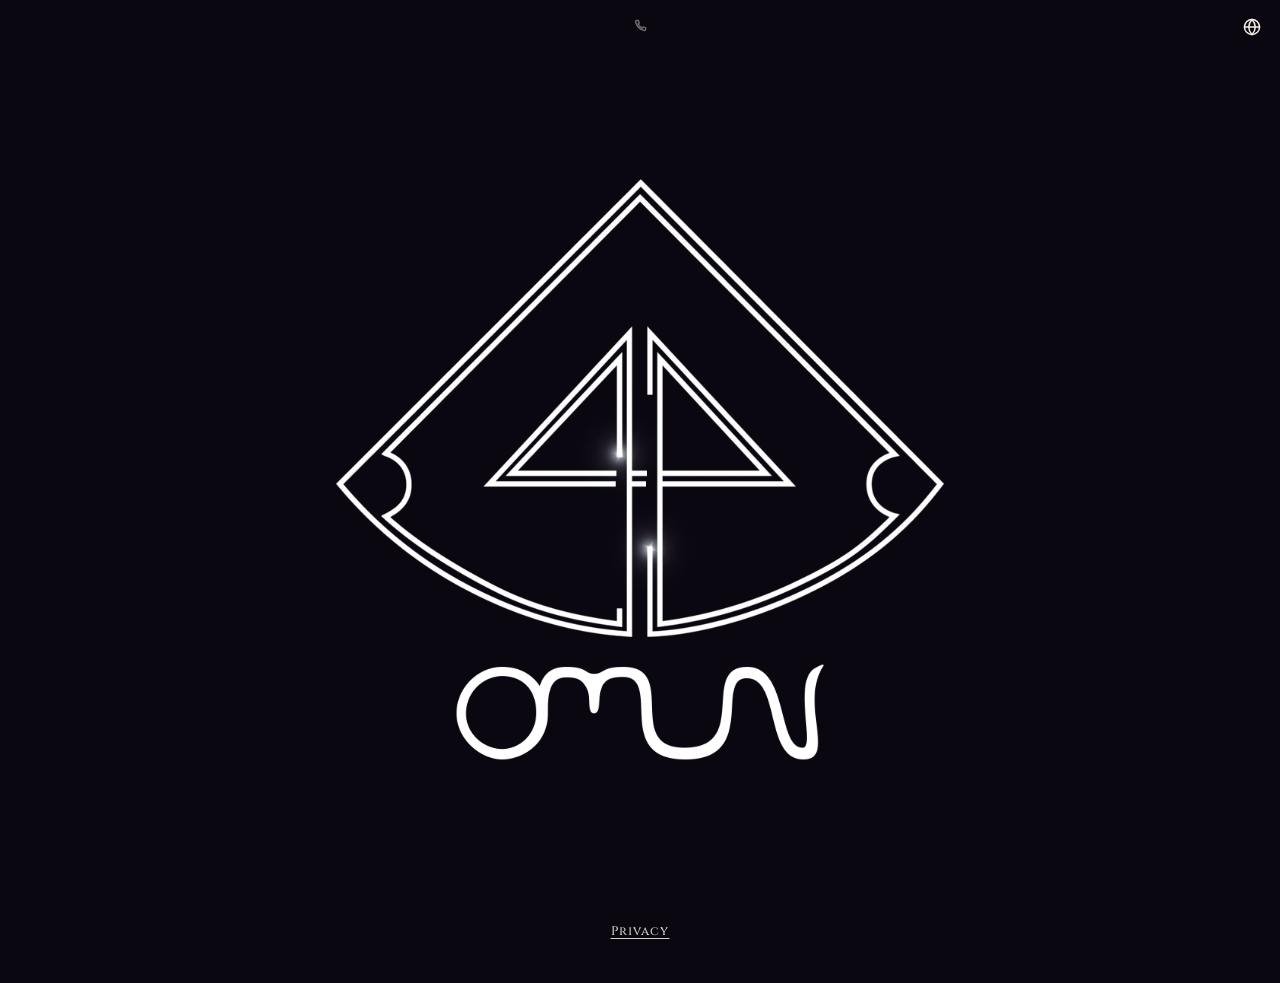
==== commit 94c9ef8c: "Add a hidden Snake game on the animated logo. Clicking the mark loads a small canvas game in place: " ====
--- a/index.html
+++ b/index.html
@@ -146,13 +146,17 @@
   </header>
 
   <main id="content" class="hero">
-    <h1 class="lockup">
-      <span class="mark" id="mark">
-        <img class="logo-still" src="/assets/omun-spark-still.webp" alt="" width="800" height="602" decoding="async" fetchpriority="high">
-        <video class="logo-motion" autoplay muted loop playsinline webkit-playsinline preload="none" width="800" height="602" tabindex="-1" aria-hidden="true" disablepictureinpicture></video>
-      </span>
-      <img class="wordmark" src="/assets/wordmark.png" alt="Omun" width="1000" height="274" data-i18n-alt="logo.alt" decoding="async">
-    </h1>
+    <div class="lockup">
+      <div class="mark-frame" id="mark-frame">
+        <button type="button" class="mark" id="mark" data-i18n-aria="logo.play" aria-label="Play the hidden game">
+          <img class="logo-still" src="/assets/omun-spark-still.webp" alt="" width="800" height="602" decoding="async" fetchpriority="high" draggable="false">
+          <video class="logo-motion" autoplay muted loop playsinline webkit-playsinline preload="none" width="800" height="602" tabindex="-1" aria-hidden="true" disablepictureinpicture></video>
+        </button>
+      </div>
+      <h1 class="wordmark-title">
+        <img class="wordmark" src="/assets/wordmark.png" alt="Omun" width="1000" height="274" data-i18n-alt="logo.alt" decoding="async" draggable="false">
+      </h1>
+    </div>
   </main>
 
   <footer class="site-footer">
--- a/css/styles.css
+++ b/css/styles.css
@@ -277,11 +277,45 @@
   font-weight: 500;
 }
 
-.mark {
+/* The animated mark is a button. Idle layout matches the old span:
+   the frame holds the aspect ratio, the button fills it, and the
+   spark game (loaded on click) is a sibling layered on top. */
+.mark-frame {
   position: relative;
   width: 100%;
   aspect-ratio: 800 / 602;
   background: transparent;
+}
+
+.mark {
+  position: absolute;
+  inset: 0;
+  display: block;
+  width: 100%;
+  height: 100%;
+  margin: 0;
+  padding: 0;
+  border: 0;
+  border-radius: 0;
+  appearance: none;
+  -webkit-appearance: none;
+  background: transparent;
+  color: inherit;
+  font: inherit;
+  line-height: 0;
+  text-align: left;
+  cursor: pointer;
+  touch-action: manipulation;
+}
+
+.mark::-moz-focus-inner {
+  border: 0;
+  padding: 0;
+}
+
+.mark.is-quiet {
+  visibility: hidden;
+  pointer-events: none;
 }
 
 .logo-still,
@@ -308,9 +342,17 @@
   visibility: hidden;
 }
 
+.wordmark-title {
+  width: 62%;
+  margin: 0;
+  font-size: inherit;
+  font-weight: inherit;
+  line-height: 0;
+}
+
 .wordmark {
   display: block;
-  width: 62%;
+  width: 100%;
   height: auto;
   margin-top: clamp(0.85rem, 2.2vw, 1.5rem);
 }
@@ -338,6 +380,11 @@
 
   .mark.is-playing .logo-still {
     visibility: visible;
+  }
+
+  .mark.is-quiet.is-playing .logo-still,
+  .mark.is-quiet .logo-motion {
+    visibility: hidden !important;
   }
 }
 
@@ -726,3 +773,165 @@
     padding: 0.8rem 0.75rem 0.9rem;
   }
 }
+
+/* Hidden spark game. The script is loaded on the first click;
+   these rules only apply once .spark exists. */
+html.spark-lock,
+html.spark-lock body {
+  overflow: hidden;
+  overscroll-behavior: none;
+}
+
+html.spark-lock .hero {
+  touch-action: none;
+}
+
+.spark {
+  position: absolute;
+  inset: 0;
+  z-index: 2;
+  background: #0B0710;
+  touch-action: none;
+  user-select: none;
+  -webkit-user-select: none;
+}
+
+.spark canvas {
+  display: block;
+  width: 100%;
+  height: 100%;
+  object-fit: contain;
+  image-rendering: pixelated;
+  image-rendering: crisp-edges;
+  background: transparent;
+}
+
+.spark-bar {
+  position: absolute;
+  top: 0.35rem;
+  right: 0.35rem;
+  z-index: 3;
+  display: flex;
+  gap: 0.3rem;
+}
+
+.spark-icon,
+.spark-pad button,
+.spark-restart {
+  margin: 0;
+  border: 2px solid rgba(243, 238, 230, 0.85);
+  background: rgba(11, 7, 16, 0.82);
+  color: #F3EEE6;
+  font-family: ui-monospace, "Cascadia Mono", "Segoe UI Mono", Menlo, Consolas, monospace;
+  cursor: pointer;
+}
+
+.spark-icon {
+  display: inline-flex;
+  align-items: center;
+  justify-content: center;
+  width: 2.75rem;
+  height: 2.75rem;
+  padding: 0;
+  border-radius: 999px;
+}
+
+.spark-icon:hover,
+.spark-icon:focus-visible,
+.spark-pad button:hover,
+.spark-pad button:focus-visible,
+.spark-restart:hover,
+.spark-restart:focus-visible {
+  background: #6E0B14;
+  color: #F3EEE6;
+}
+
+.spark-live {
+  position: absolute;
+  width: 1px;
+  height: 1px;
+  margin: -1px;
+  padding: 0;
+  overflow: hidden;
+  clip: rect(0, 0, 0, 0);
+  white-space: nowrap;
+  border: 0;
+}
+
+.spark-help {
+  width: min(34rem, 94%);
+  margin: 0.7rem 0 0;
+  padding: 0 0.4rem;
+  color: #F3EEE6;
+  font-family: ui-monospace, "Cascadia Mono", "Segoe UI Mono", Menlo, Consolas, monospace;
+  font-size: 0.75rem;
+  letter-spacing: 0.03em;
+  line-height: 1.35;
+  text-align: center;
+}
+
+.spark-pad {
+  display: none;
+  position: absolute;
+  left: 50%;
+  bottom: 0.4rem;
+  z-index: 3;
+  transform: translateX(-50%);
+  grid-template-columns: 2.75rem 2.75rem 2.75rem;
+  grid-template-areas:
+    ". up ."
+    "left down right";
+  gap: 0.3rem;
+}
+
+.spark-pad button {
+  display: inline-flex;
+  align-items: center;
+  justify-content: center;
+  width: 2.75rem;
+  height: 2.75rem;
+  padding: 0;
+  border-radius: 10px;
+  touch-action: manipulation;
+}
+
+.spark-pad button[data-dir="up"] { grid-area: up; }
+.spark-pad button[data-dir="down"] { grid-area: down; }
+.spark-pad button[data-dir="left"] { grid-area: left; }
+.spark-pad button[data-dir="right"] { grid-area: right; }
+
+.spark-over {
+  position: absolute;
+  left: 50%;
+  bottom: 11%;
+  z-index: 4;
+  transform: translateX(-50%);
+}
+
+.spark-over[hidden] {
+  display: none;
+}
+
+.spark-restart {
+  min-height: 2.75rem;
+  padding: 0.55rem 1.15rem;
+  border-radius: 999px;
+  font-size: 0.78rem;
+  letter-spacing: 0.14em;
+  text-transform: uppercase;
+}
+
+@media (pointer: coarse), (max-width: 720px) {
+  .spark-pad {
+    display: grid;
+    position: fixed;
+    bottom: max(0.45rem, env(safe-area-inset-bottom));
+    z-index: 40;
+  }
+}
+
+@media (max-height: 640px) {
+  .spark-help {
+    display: none;
+  }
+}
